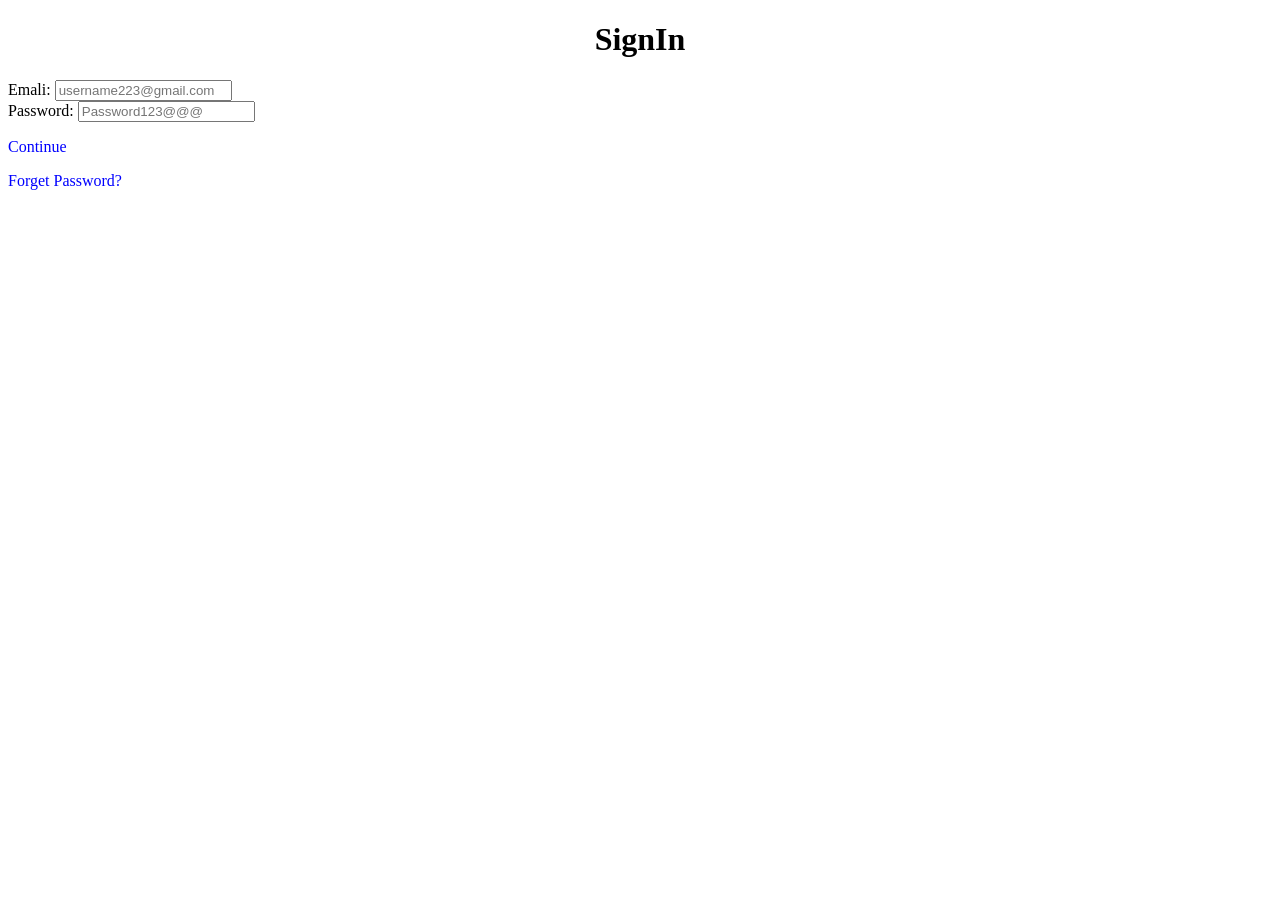
==== signIN.html @ bcebb787 "All commits" ====
<!DOCTYPE html>
<html lang="en">
<head>
    <meta charset="UTF-8">
    <meta name="viewport" content="width=device-width, initial-scale=1.0">
    <title>Document</title>
</head>
<body>
    <h1 style="text-align: center;">SignIn</h1>
    <form>
        <label>Emali:</label>
        <input type="text" placeholder="username223@gmail.com">
        <br>
        <label>Password:</label>
        <input type="text" placeholder="Password123@@@">
    </form>
    <p style="border: 5px ; color:blue;">Continue</p>
    <p style="color: blue;">Forget Password?</p>
    
</body>
</html>
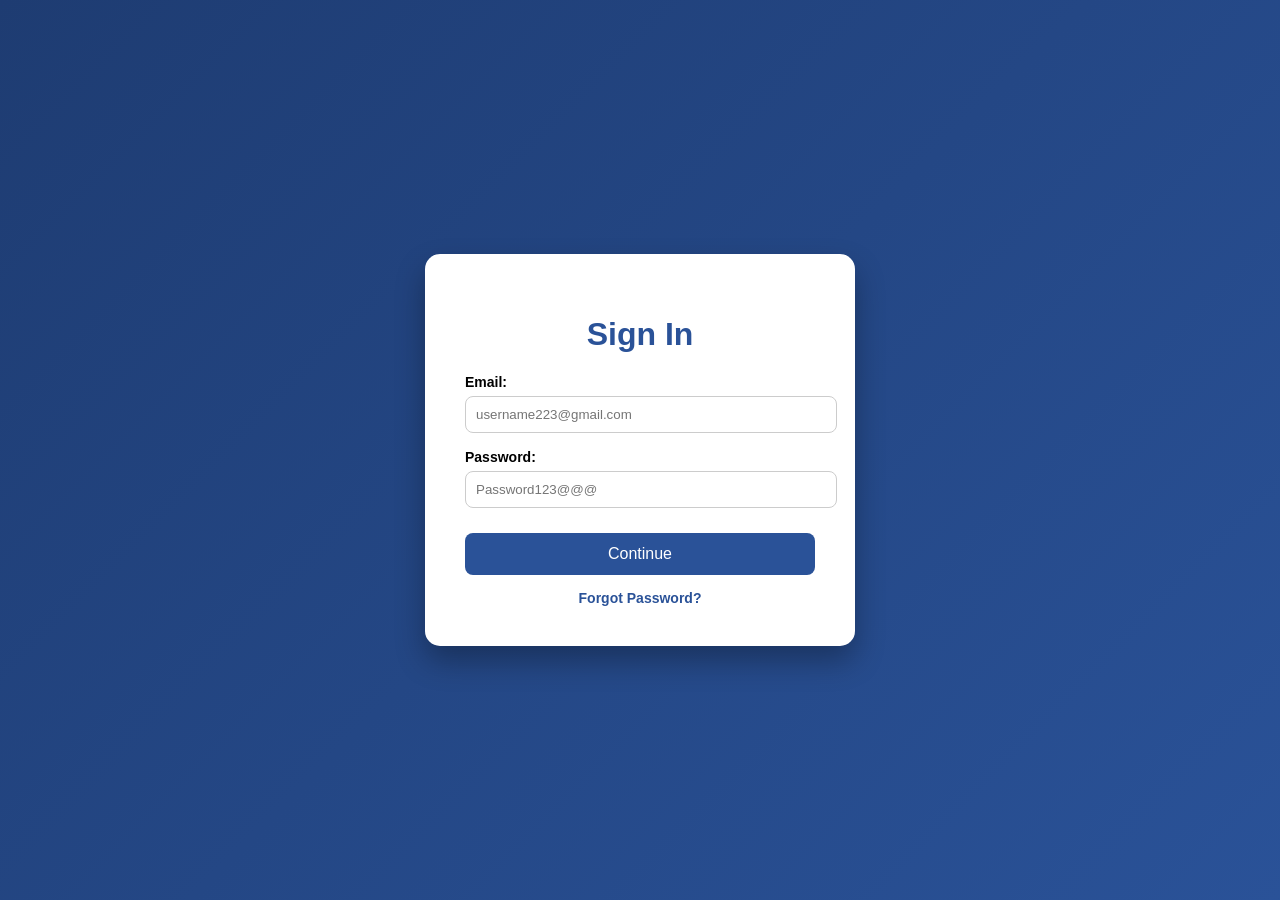
==== commit a158e80e: "Add files via upload" ====
--- a/signIN.html
+++ b/signIN.html
@@ -3,19 +3,119 @@
 <head>
     <meta charset="UTF-8">
     <meta name="viewport" content="width=device-width, initial-scale=1.0">
-    <title>Document</title>
+    <title>AROMA - Sign In</title>
+
+    <style>
+
+        body {
+            margin: 0;
+            padding: 0;
+            font-family: Arial, Helvetica, sans-serif;
+            height: 100vh;
+            display: flex;
+            justify-content: center;
+            align-items: center;
+            background: linear-gradient(135deg, #1e3c72, #2a5298);
+        }
+
+        .login-container {
+            background: white;
+            padding: 40px;
+            width: 350px;
+            border-radius: 15px;
+            box-shadow: 0 15px 30px rgba(0,0,0,0.3);
+            text-align: center;
+        }
+
+        .login-container h1 {
+            margin-bottom: 20px;
+            color: #2a5298;
+        }
+
+        .input-group {
+            text-align: left;
+            margin-bottom: 15px;
+        }
+
+        .input-group label {
+            font-weight: bold;
+            font-size: 14px;
+        }
+
+        .input-group input {
+            width: 100%;
+            padding: 10px;
+            margin-top: 5px;
+            border-radius: 8px;
+            border: 1px solid #ccc;
+            outline: none;
+            transition: 0.3s;
+        }
+
+        .input-group input:focus {
+            border-color: #2a5298;
+            box-shadow: 0 0 5px #2a5298;
+        }
+
+        .login-btn {
+            width: 100%;
+            padding: 12px;
+            margin-top: 10px;
+            border: none;
+            border-radius: 8px;
+            background: #2a5298;
+            color: white;
+            font-size: 16px;
+            cursor: pointer;
+            transition: 0.3s;
+        }
+
+        .login-btn:hover {
+            background: #1e3c72;
+            transform: scale(1.05);
+        }
+
+        .forgot {
+            margin-top: 15px;
+            font-size: 14px;
+        }
+
+        .forgot a {
+            color: #2a5298;
+            text-decoration: none;
+            font-weight: bold;
+        }
+
+        .forgot a:hover {
+            text-decoration: underline;
+        }
+
+    </style>
 </head>
+
 <body>
-    <h1 style="text-align: center;">SignIn</h1>
-    <form>
-        <label>Emali:</label>
-        <input type="text" placeholder="username223@gmail.com">
-        <br>
-        <label>Password:</label>
-        <input type="text" placeholder="Password123@@@">
-    </form>
-    <p style="border: 5px ; color:blue;">Continue</p>
-    <p style="color: blue;">Forget Password?</p>
-    
+
+    <div class="login-container">
+        <h1>Sign In</h1>
+
+        <form>
+            <div class="input-group">
+                <label>Email:</label>
+                <input type="email" placeholder="username223@gmail.com" required>
+            </div>
+
+            <div class="input-group">
+                <label>Password:</label>
+                <input type="password" placeholder="Password123@@@" required>
+            </div>
+
+            <button class="login-btn">Continue</button>
+        </form>
+
+        <div class="forgot">
+            <a href="#">Forgot Password?</a>
+        </div>
+    </div>
+
 </body>
 </html>
